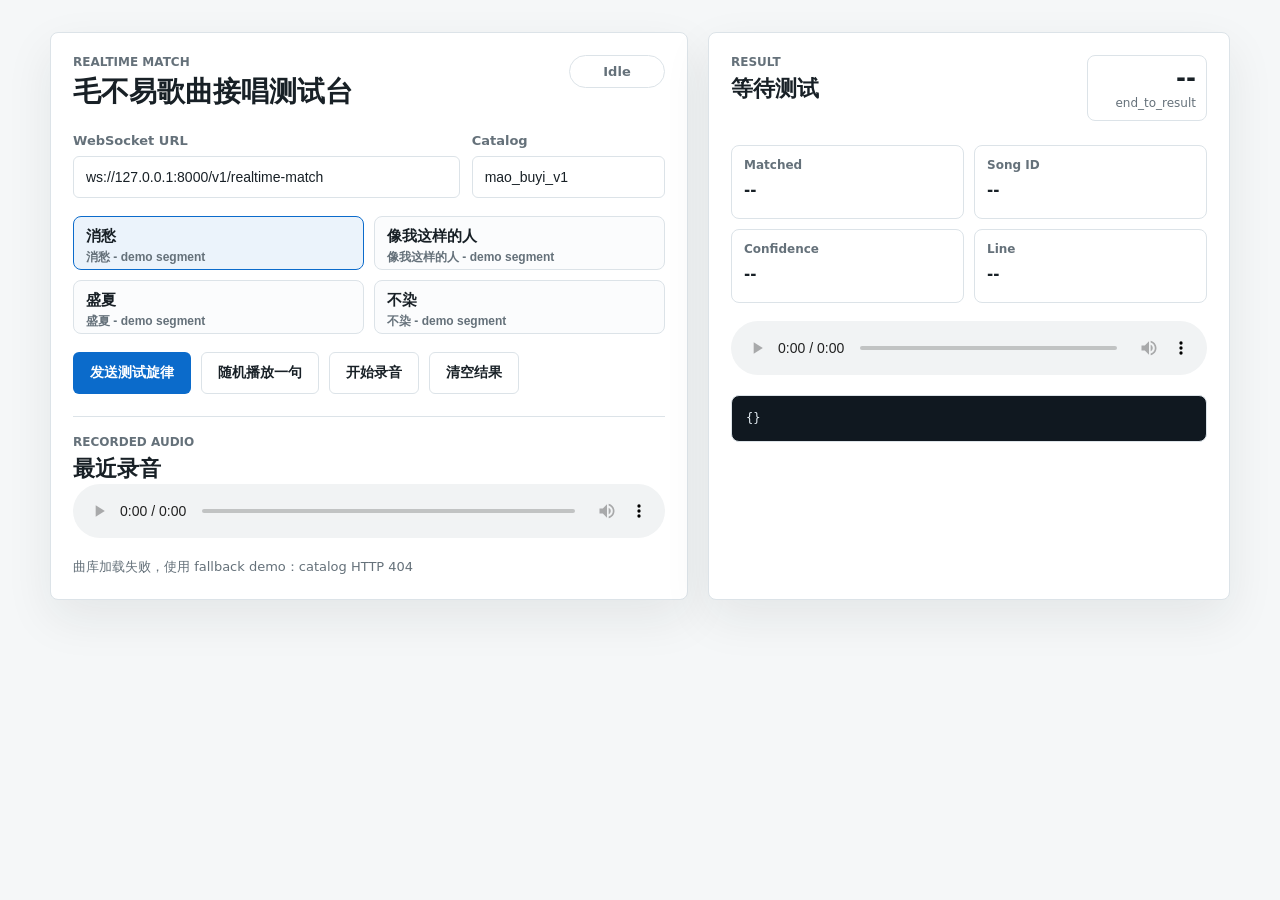
==== app/web/index.html @ 40123648 "Initial song followup API demo" ====
<!doctype html>
<html lang="zh-CN">
  <head>
    <meta charset="utf-8" />
    <meta name="viewport" content="width=device-width, initial-scale=1" />
    <title>Song Followup API Demo</title>
    <link rel="icon" href="/favicon.ico" />
    <link rel="stylesheet" href="./styles.css" />
  </head>
  <body>
    <main class="shell">
      <section class="panel">
        <header class="topbar">
          <div>
            <p class="eyebrow">Realtime Match</p>
            <h1>毛不易歌曲接唱测试台</h1>
          </div>
          <div class="status" id="connectionStatus">Idle</div>
        </header>

        <div class="control-grid">
          <label class="field">
            <span>WebSocket URL</span>
            <input id="wsUrl" value="ws://127.0.0.1:8000/v1/realtime-match" />
          </label>

          <label class="field">
            <span>Catalog</span>
            <input id="catalogId" value="mao_buyi_v1" />
          </label>
        </div>

        <section class="songs" id="songGrid" aria-label="Song list"></section>

        <div class="actions">
          <button id="sendButton" class="primary">发送测试旋律</button>
          <button id="randomPromptButton" class="secondary">随机播放一句</button>
          <button id="recordButton" class="secondary">开始录音</button>
          <button id="clearButton" class="secondary">清空结果</button>
        </div>

        <section class="recording-playback">
          <div>
            <p class="eyebrow">Recorded Audio</p>
            <h2>最近录音</h2>
          </div>
          <audio id="recordedAudio" controls></audio>
          <p class="hint" id="recordingHint">录音结束后会出现在这里。</p>
        </section>
      </section>

      <section class="panel result-panel">
        <div class="result-head">
          <div>
            <p class="eyebrow">Result</p>
            <h2 id="resultTitle">等待测试</h2>
          </div>
          <div class="metric">
            <span id="endToResult">--</span>
            <small>end_to_result</small>
          </div>
        </div>

        <div class="result-grid">
          <div class="kv">
            <span>Matched</span>
            <strong id="matched">--</strong>
          </div>
          <div class="kv">
            <span>Song ID</span>
            <strong id="songId">--</strong>
          </div>
          <div class="kv">
            <span>Confidence</span>
            <strong id="confidence">--</strong>
          </div>
          <div class="kv">
            <span>Line</span>
            <strong id="matchedLine">--</strong>
          </div>
        </div>

        <audio id="replyAudio" controls></audio>
        <pre id="rawJson">{}</pre>
      </section>
    </main>

    <script src="./app.js"></script>
  </body>
</html>
---- app/web/styles.css ----
:root {
  color-scheme: light;
  --bg: #f5f7f8;
  --panel: #ffffff;
  --text: #182026;
  --muted: #65717a;
  --line: #dce3e8;
  --accent: #0b6bcb;
  --accent-strong: #074f96;
  --good: #138a56;
  --shadow: 0 18px 48px rgba(24, 32, 38, 0.08);
}

* {
  box-sizing: border-box;
}

body {
  margin: 0;
  min-height: 100vh;
  background: var(--bg);
  color: var(--text);
  font-family: Inter, ui-sans-serif, system-ui, -apple-system, BlinkMacSystemFont, "Segoe UI", sans-serif;
}

.shell {
  width: min(1180px, calc(100vw - 32px));
  margin: 0 auto;
  padding: 32px 0;
  display: grid;
  grid-template-columns: minmax(0, 1.1fr) minmax(360px, 0.9fr);
  gap: 20px;
}

.panel {
  background: var(--panel);
  border: 1px solid var(--line);
  border-radius: 8px;
  box-shadow: var(--shadow);
  padding: 22px;
}

.topbar,
.result-head {
  display: flex;
  justify-content: space-between;
  gap: 16px;
  align-items: flex-start;
}

.eyebrow {
  margin: 0 0 6px;
  color: var(--muted);
  font-size: 12px;
  font-weight: 700;
  text-transform: uppercase;
}

h1,
h2 {
  margin: 0;
  letter-spacing: 0;
}

h1 {
  font-size: 28px;
  line-height: 1.2;
}

h2 {
  font-size: 22px;
  line-height: 1.25;
}

.status {
  min-width: 96px;
  border: 1px solid var(--line);
  border-radius: 999px;
  color: var(--muted);
  font-size: 13px;
  font-weight: 700;
  padding: 8px 12px;
  text-align: center;
}

.status.active {
  color: var(--good);
  border-color: rgba(19, 138, 86, 0.35);
  background: rgba(19, 138, 86, 0.08);
}

.status.error {
  color: #a13224;
  border-color: rgba(161, 50, 36, 0.35);
  background: rgba(161, 50, 36, 0.08);
}

.control-grid {
  display: grid;
  grid-template-columns: 1.4fr 0.7fr;
  gap: 12px;
  margin: 24px 0 18px;
}

.field {
  display: grid;
  gap: 8px;
}

.field span {
  color: var(--muted);
  font-size: 13px;
  font-weight: 700;
}

input {
  width: 100%;
  height: 42px;
  border: 1px solid var(--line);
  border-radius: 6px;
  color: var(--text);
  font-size: 14px;
  padding: 0 12px;
}

input:focus {
  outline: 2px solid rgba(11, 107, 203, 0.2);
  border-color: var(--accent);
}

.songs {
  display: grid;
  grid-template-columns: repeat(2, minmax(0, 1fr));
  gap: 10px;
}

.song {
  border: 1px solid var(--line);
  border-radius: 8px;
  background: #fbfcfd;
  color: var(--text);
  min-height: 54px;
  padding: 10px 12px;
  text-align: left;
  cursor: pointer;
}

.song strong,
.song span {
  display: block;
}

.song strong {
  font-size: 15px;
  line-height: 1.25;
}

.song span {
  margin-top: 4px;
  color: var(--muted);
  font-size: 12px;
}

.song.selected {
  border-color: var(--accent);
  background: rgba(11, 107, 203, 0.08);
}

.actions {
  display: flex;
  gap: 10px;
  margin-top: 18px;
}

.recording-playback {
  margin-top: 22px;
  border-top: 1px solid var(--line);
  padding-top: 18px;
}

button {
  height: 42px;
  border: 1px solid transparent;
  border-radius: 6px;
  font-size: 14px;
  font-weight: 800;
  padding: 0 16px;
  cursor: pointer;
}

button:disabled {
  cursor: not-allowed;
  opacity: 0.6;
}

.primary {
  color: #ffffff;
  background: var(--accent);
}

.primary:hover:not(:disabled) {
  background: var(--accent-strong);
}

.secondary {
  color: var(--text);
  background: #ffffff;
  border-color: var(--line);
}

.metric {
  min-width: 120px;
  border: 1px solid var(--line);
  border-radius: 8px;
  padding: 10px;
  text-align: right;
}

.metric span {
  display: block;
  font-size: 24px;
  font-weight: 850;
  line-height: 1;
}

.metric small {
  display: block;
  margin-top: 6px;
  color: var(--muted);
  font-size: 12px;
}

.result-grid {
  display: grid;
  grid-template-columns: repeat(2, minmax(0, 1fr));
  gap: 10px;
  margin: 24px 0 16px;
}

.kv {
  border: 1px solid var(--line);
  border-radius: 8px;
  padding: 12px;
  min-height: 74px;
}

.kv span {
  display: block;
  color: var(--muted);
  font-size: 12px;
  font-weight: 700;
}

.kv strong {
  display: block;
  margin-top: 8px;
  font-size: 15px;
  line-height: 1.35;
  overflow-wrap: anywhere;
}

audio {
  width: 100%;
  margin: 2px 0 16px;
}

.hint {
  margin: 0;
  color: var(--muted);
  font-size: 13px;
  line-height: 1.45;
}

pre {
  margin: 0;
  max-height: 300px;
  overflow: auto;
  border: 1px solid var(--line);
  border-radius: 8px;
  background: #101820;
  color: #e8f0f6;
  font-size: 12px;
  line-height: 1.45;
  padding: 14px;
}

@media (max-width: 900px) {
  .shell {
    grid-template-columns: 1fr;
  }
}

@media (max-width: 620px) {
  .shell {
    width: min(100vw - 20px, 1180px);
    padding: 10px 0;
  }

  .panel {
    padding: 16px;
  }

  .topbar,
  .result-head,
  .actions {
    flex-direction: column;
    align-items: stretch;
  }

  .control-grid,
  .songs,
  .result-grid {
    grid-template-columns: 1fr;
  }

  h1 {
    font-size: 24px;
  }
}
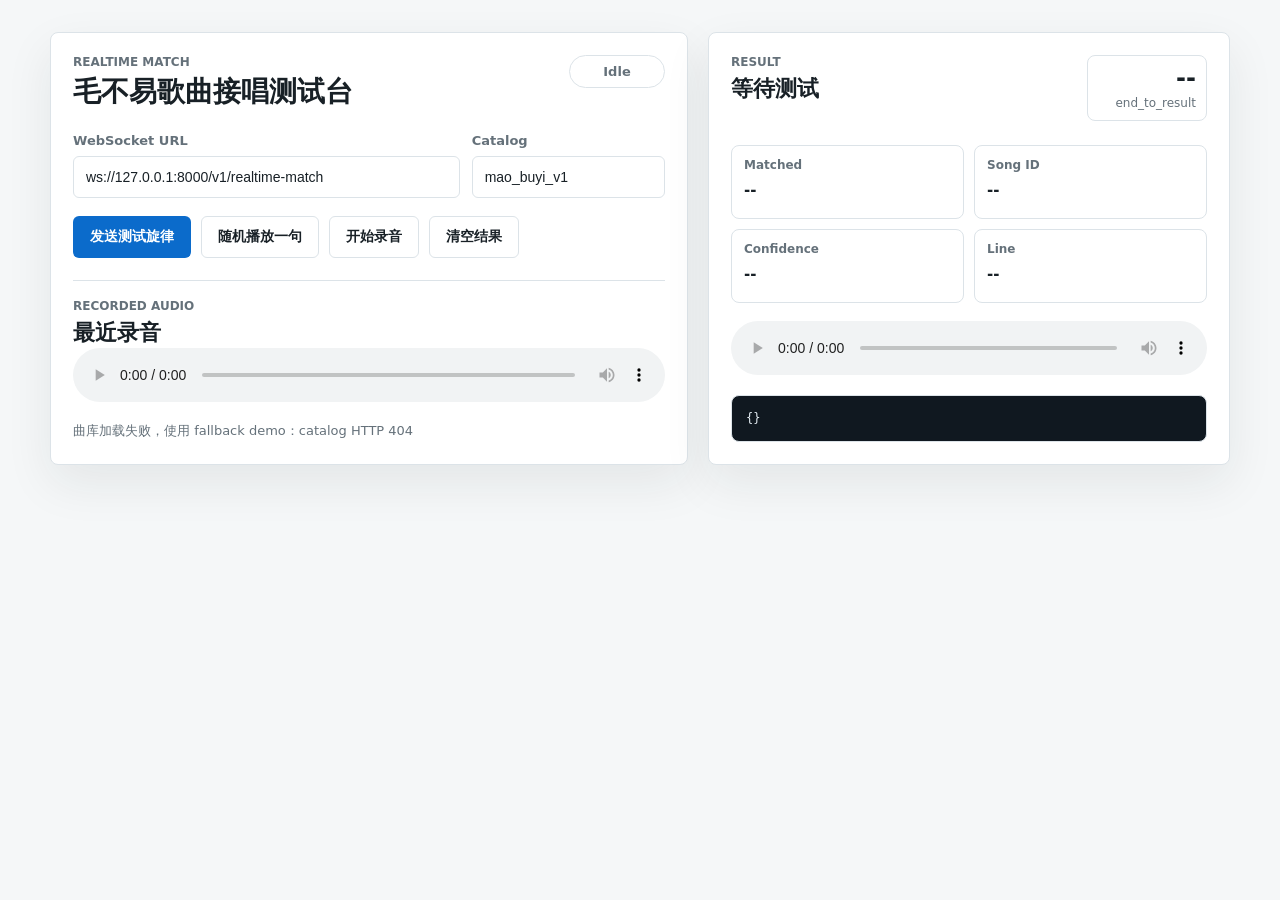
==== commit 3cb4dc97: "Hide catalog segment list in demo UI" ====
--- a/app/web/index.html
+++ b/app/web/index.html
@@ -29,8 +29,6 @@
             <input id="catalogId" value="mao_buyi_v1" />
           </label>
         </div>
-
-        <section class="songs" id="songGrid" aria-label="Song list"></section>
 
         <div class="actions">
           <button id="sendButton" class="primary">发送测试旋律</button>
--- a/app/web/styles.css
+++ b/app/web/styles.css
@@ -128,44 +128,6 @@
   border-color: var(--accent);
 }
 
-.songs {
-  display: grid;
-  grid-template-columns: repeat(2, minmax(0, 1fr));
-  gap: 10px;
-}
-
-.song {
-  border: 1px solid var(--line);
-  border-radius: 8px;
-  background: #fbfcfd;
-  color: var(--text);
-  min-height: 54px;
-  padding: 10px 12px;
-  text-align: left;
-  cursor: pointer;
-}
-
-.song strong,
-.song span {
-  display: block;
-}
-
-.song strong {
-  font-size: 15px;
-  line-height: 1.25;
-}
-
-.song span {
-  margin-top: 4px;
-  color: var(--muted);
-  font-size: 12px;
-}
-
-.song.selected {
-  border-color: var(--accent);
-  background: rgba(11, 107, 203, 0.08);
-}
-
 .actions {
   display: flex;
   gap: 10px;
@@ -308,7 +270,6 @@
   }
 
   .control-grid,
-  .songs,
   .result-grid {
     grid-template-columns: 1fr;
   }
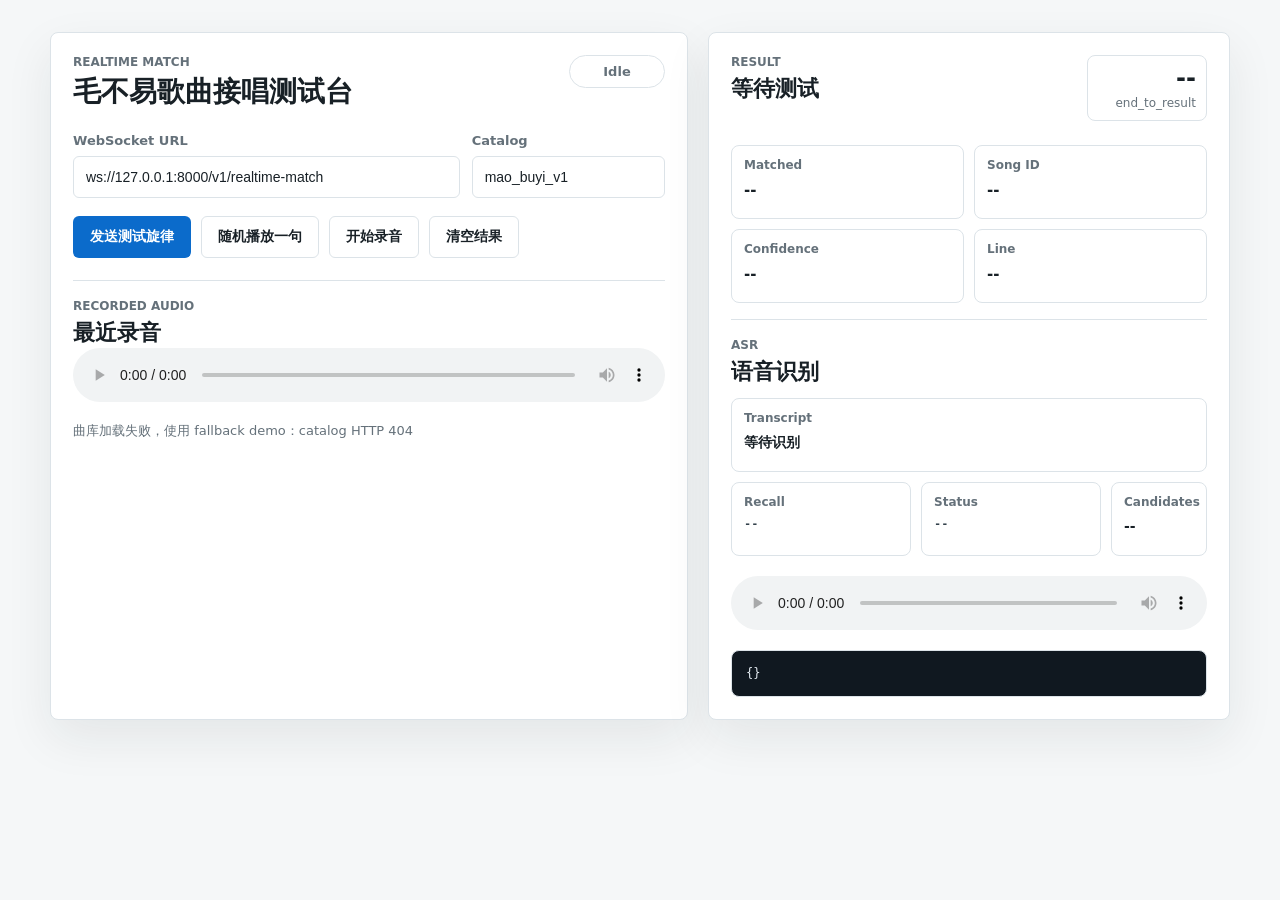
==== commit 131cde62: "更新" ====
--- a/app/web/index.html
+++ b/app/web/index.html
@@ -5,7 +5,7 @@
     <meta name="viewport" content="width=device-width, initial-scale=1" />
     <title>Song Followup API Demo</title>
     <link rel="icon" href="/favicon.ico" />
-    <link rel="stylesheet" href="./styles.css" />
+    <link rel="stylesheet" href="./styles.css?v=asr-layout-2" />
   </head>
   <body>
     <main class="shell">
@@ -78,11 +78,36 @@
           </div>
         </div>
 
+        <section class="asr-panel">
+          <div>
+            <p class="eyebrow">ASR</p>
+            <h2>语音识别</h2>
+          </div>
+          <div class="asr-grid">
+            <div class="kv asr-text asr-span">
+              <span>Transcript</span>
+              <strong id="asrTranscript">等待识别</strong>
+            </div>
+            <div class="kv">
+              <span>Recall</span>
+              <strong id="recallSource">--</strong>
+            </div>
+            <div class="kv">
+              <span>Status</span>
+              <strong id="asrStatus">--</strong>
+            </div>
+            <div class="kv">
+              <span>Candidates</span>
+              <strong id="candidateCount">--</strong>
+            </div>
+          </div>
+        </section>
+
         <audio id="replyAudio" controls></audio>
         <pre id="rawJson">{}</pre>
       </section>
     </main>
 
-    <script src="./app.js"></script>
+    <script src="./app.js?v=asr-layout-2"></script>
   </body>
 </html>
--- a/app/web/styles.css
+++ b/app/web/styles.css
@@ -199,6 +199,40 @@
   margin: 24px 0 16px;
 }
 
+.asr-panel {
+  border-top: 1px solid var(--line);
+  margin: 4px 0 18px;
+  padding-top: 18px;
+}
+
+.asr-grid {
+  display: grid;
+  grid-template-columns: minmax(0, 1fr) minmax(0, 1fr) 96px;
+  gap: 10px;
+  margin-top: 12px;
+}
+
+.asr-text {
+  min-height: 82px;
+}
+
+.asr-span {
+  grid-column: 1 / -1;
+}
+
+.asr-panel .kv strong {
+  font-size: 14px;
+}
+
+#asrStatus,
+#recallSource {
+  color: #33414b;
+  font-family: ui-monospace, SFMono-Regular, Menlo, Monaco, Consolas, "Liberation Mono", monospace;
+  font-size: 12px;
+  line-height: 1.4;
+  overflow-wrap: anywhere;
+}
+
 .kv {
   border: 1px solid var(--line);
   border-radius: 8px;
@@ -270,7 +304,8 @@
   }
 
   .control-grid,
-  .result-grid {
+  .result-grid,
+  .asr-grid {
     grid-template-columns: 1fr;
   }
 
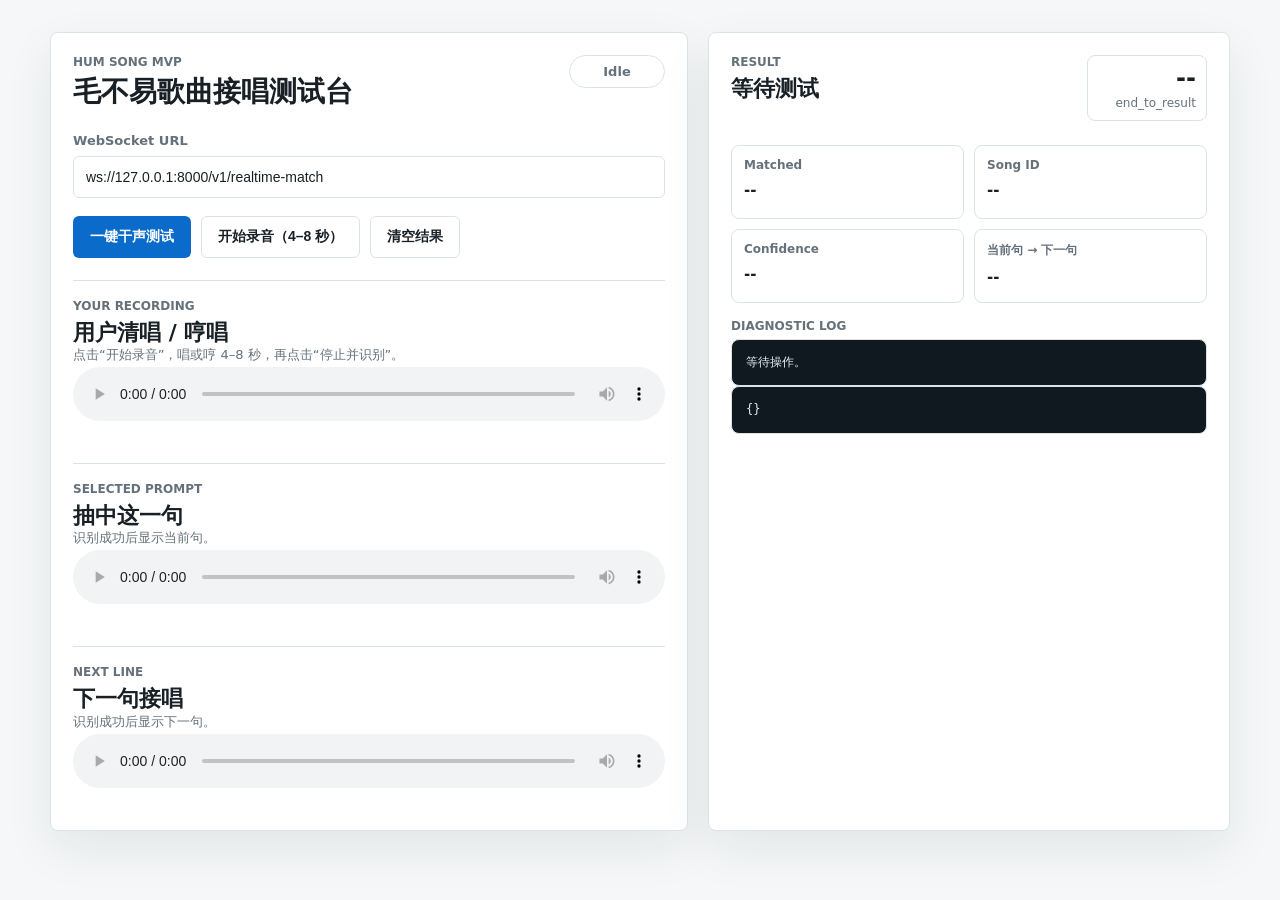
==== commit 3db1ef4a: "feat: implement hybrid humming recognition MVP" ====
--- a/app/web/index.html
+++ b/app/web/index.html
@@ -5,45 +5,57 @@
     <meta name="viewport" content="width=device-width, initial-scale=1" />
     <title>Song Followup API Demo</title>
     <link rel="icon" href="/favicon.ico" />
-    <link rel="stylesheet" href="./styles.css?v=asr-layout-2" />
+    <link rel="stylesheet" href="./styles.css?v=hum-mvp-2" />
   </head>
   <body>
     <main class="shell">
       <section class="panel">
         <header class="topbar">
           <div>
-            <p class="eyebrow">Realtime Match</p>
+            <p class="eyebrow">Hum Song MVP</p>
             <h1>毛不易歌曲接唱测试台</h1>
           </div>
           <div class="status" id="connectionStatus">Idle</div>
         </header>
 
-        <div class="control-grid">
+        <div class="control-grid single-field">
           <label class="field">
             <span>WebSocket URL</span>
             <input id="wsUrl" value="ws://127.0.0.1:8000/v1/realtime-match" />
           </label>
-
-          <label class="field">
-            <span>Catalog</span>
-            <input id="catalogId" value="mao_buyi_v1" />
-          </label>
         </div>
 
         <div class="actions">
-          <button id="sendButton" class="primary">发送测试旋律</button>
-          <button id="randomPromptButton" class="secondary">随机播放一句</button>
-          <button id="recordButton" class="secondary">开始录音</button>
+          <button id="vocalTestButton" class="primary">一键干声测试</button>
+          <button id="recordButton" class="secondary">开始录音（4–8 秒）</button>
           <button id="clearButton" class="secondary">清空结果</button>
         </div>
 
+        <section class="recording-playback user-recording">
+          <div>
+            <p class="eyebrow">Your Recording</p>
+            <h2>用户清唱 / 哼唱</h2>
+          </div>
+          <p class="hint" id="recordingHint">点击“开始录音”，唱或哼 4–8 秒，再点击“停止并识别”。</p>
+          <audio id="recordedAudio" controls></audio>
+        </section>
+
         <section class="recording-playback">
           <div>
-            <p class="eyebrow">Recorded Audio</p>
-            <h2>最近录音</h2>
+            <p class="eyebrow">Selected Prompt</p>
+            <h2>抽中这一句</h2>
           </div>
-          <audio id="recordedAudio" controls></audio>
-          <p class="hint" id="recordingHint">录音结束后会出现在这里。</p>
+          <p class="hint" id="queryLabel">识别成功后显示当前句。</p>
+          <audio id="queryAudio" controls></audio>
+        </section>
+
+        <section class="recording-playback">
+          <div>
+            <p class="eyebrow">Next Line</p>
+            <h2>下一句接唱</h2>
+          </div>
+          <p class="hint" id="nextLabel">识别成功后显示下一句。</p>
+          <audio id="nextAudio" controls></audio>
         </section>
       </section>
 
@@ -73,41 +85,20 @@
             <strong id="confidence">--</strong>
           </div>
           <div class="kv">
-            <span>Line</span>
+            <span>当前句 → 下一句</span>
             <strong id="matchedLine">--</strong>
           </div>
         </div>
 
-        <section class="asr-panel">
-          <div>
-            <p class="eyebrow">ASR</p>
-            <h2>语音识别</h2>
-          </div>
-          <div class="asr-grid">
-            <div class="kv asr-text asr-span">
-              <span>Transcript</span>
-              <strong id="asrTranscript">等待识别</strong>
-            </div>
-            <div class="kv">
-              <span>Recall</span>
-              <strong id="recallSource">--</strong>
-            </div>
-            <div class="kv">
-              <span>Status</span>
-              <strong id="asrStatus">--</strong>
-            </div>
-            <div class="kv">
-              <span>Candidates</span>
-              <strong id="candidateCount">--</strong>
-            </div>
-          </div>
+        <section class="diagnostic-log">
+          <p class="eyebrow">Diagnostic Log</p>
+          <pre id="eventLog">等待操作。</pre>
         </section>
 
-        <audio id="replyAudio" controls></audio>
         <pre id="rawJson">{}</pre>
       </section>
     </main>
 
-    <script src="./app.js?v=asr-layout-2"></script>
+    <script src="./app.js?v=hum-mvp-13"></script>
   </body>
 </html>
--- a/app/web/styles.css
+++ b/app/web/styles.css
@@ -102,6 +102,10 @@
   margin: 24px 0 18px;
 }
 
+.control-grid.single-field {
+  grid-template-columns: minmax(0, 1fr);
+}
+
 .field {
   display: grid;
   gap: 8px;
@@ -199,39 +203,6 @@
   margin: 24px 0 16px;
 }
 
-.asr-panel {
-  border-top: 1px solid var(--line);
-  margin: 4px 0 18px;
-  padding-top: 18px;
-}
-
-.asr-grid {
-  display: grid;
-  grid-template-columns: minmax(0, 1fr) minmax(0, 1fr) 96px;
-  gap: 10px;
-  margin-top: 12px;
-}
-
-.asr-text {
-  min-height: 82px;
-}
-
-.asr-span {
-  grid-column: 1 / -1;
-}
-
-.asr-panel .kv strong {
-  font-size: 14px;
-}
-
-#asrStatus,
-#recallSource {
-  color: #33414b;
-  font-family: ui-monospace, SFMono-Regular, Menlo, Monaco, Consolas, "Liberation Mono", monospace;
-  font-size: 12px;
-  line-height: 1.4;
-  overflow-wrap: anywhere;
-}
 
 .kv {
   border: 1px solid var(--line);
@@ -305,10 +276,6 @@
 
   .control-grid,
   .result-grid,
-  .asr-grid {
-    grid-template-columns: 1fr;
-  }
-
   h1 {
     font-size: 24px;
   }
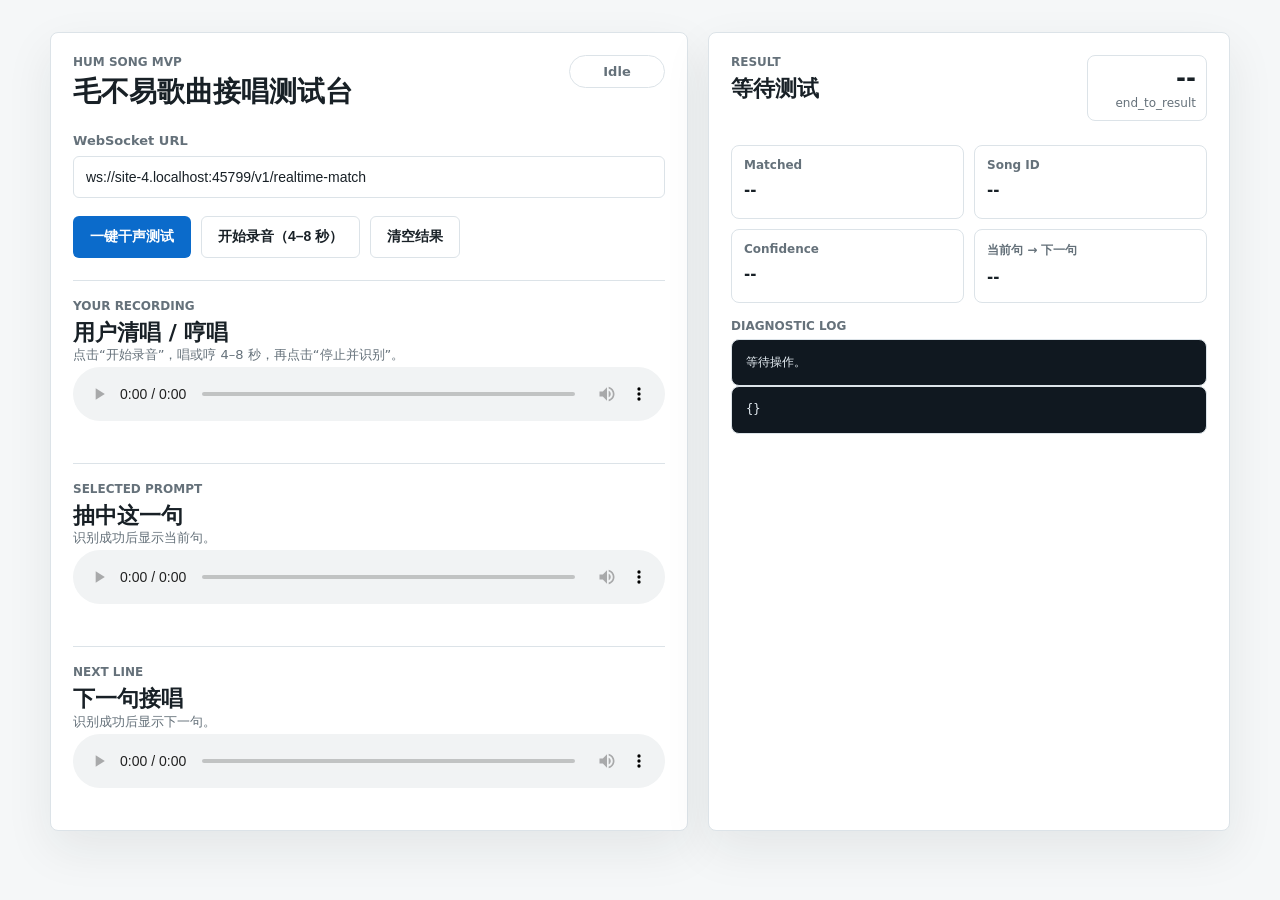
==== commit 8b22928d: "feat: improve hybrid song matching and diagnostics" ====
--- a/app/web/index.html
+++ b/app/web/index.html
@@ -21,7 +21,7 @@
         <div class="control-grid single-field">
           <label class="field">
             <span>WebSocket URL</span>
-            <input id="wsUrl" value="ws://127.0.0.1:8000/v1/realtime-match" />
+            <input id="wsUrl" />
           </label>
         </div>
 
@@ -99,6 +99,6 @@
       </section>
     </main>
 
-    <script src="./app.js?v=hum-mvp-13"></script>
+    <script src="./app.js?v=hum-mvp-15"></script>
   </body>
 </html>
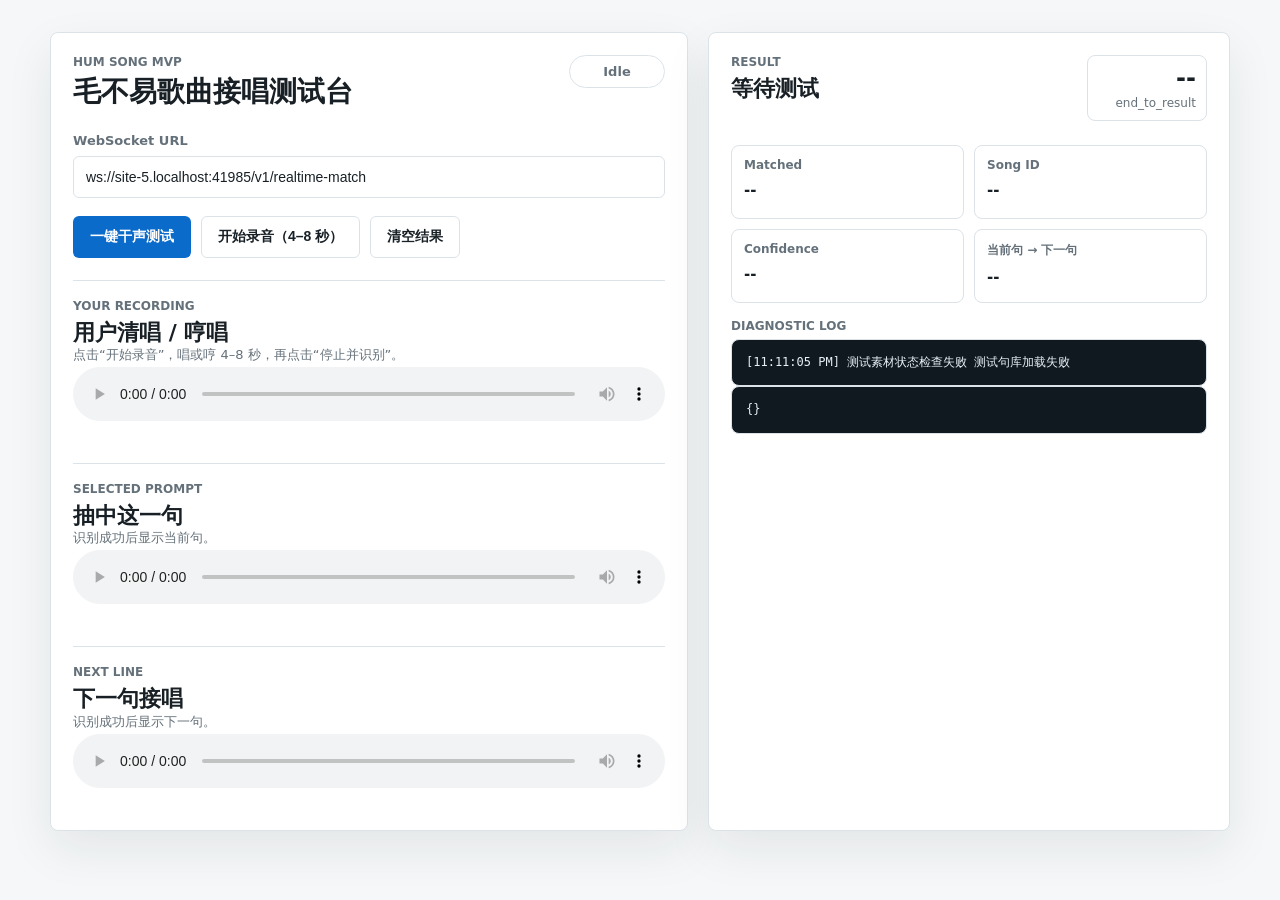
==== commit f6ad4a7a: "chore: make fresh clones runnable" ====
--- a/app/web/index.html
+++ b/app/web/index.html
@@ -99,6 +99,6 @@
       </section>
     </main>
 
-    <script src="./app.js?v=hum-mvp-15"></script>
+    <script src="./app.js?v=hum-mvp-16"></script>
   </body>
 </html>
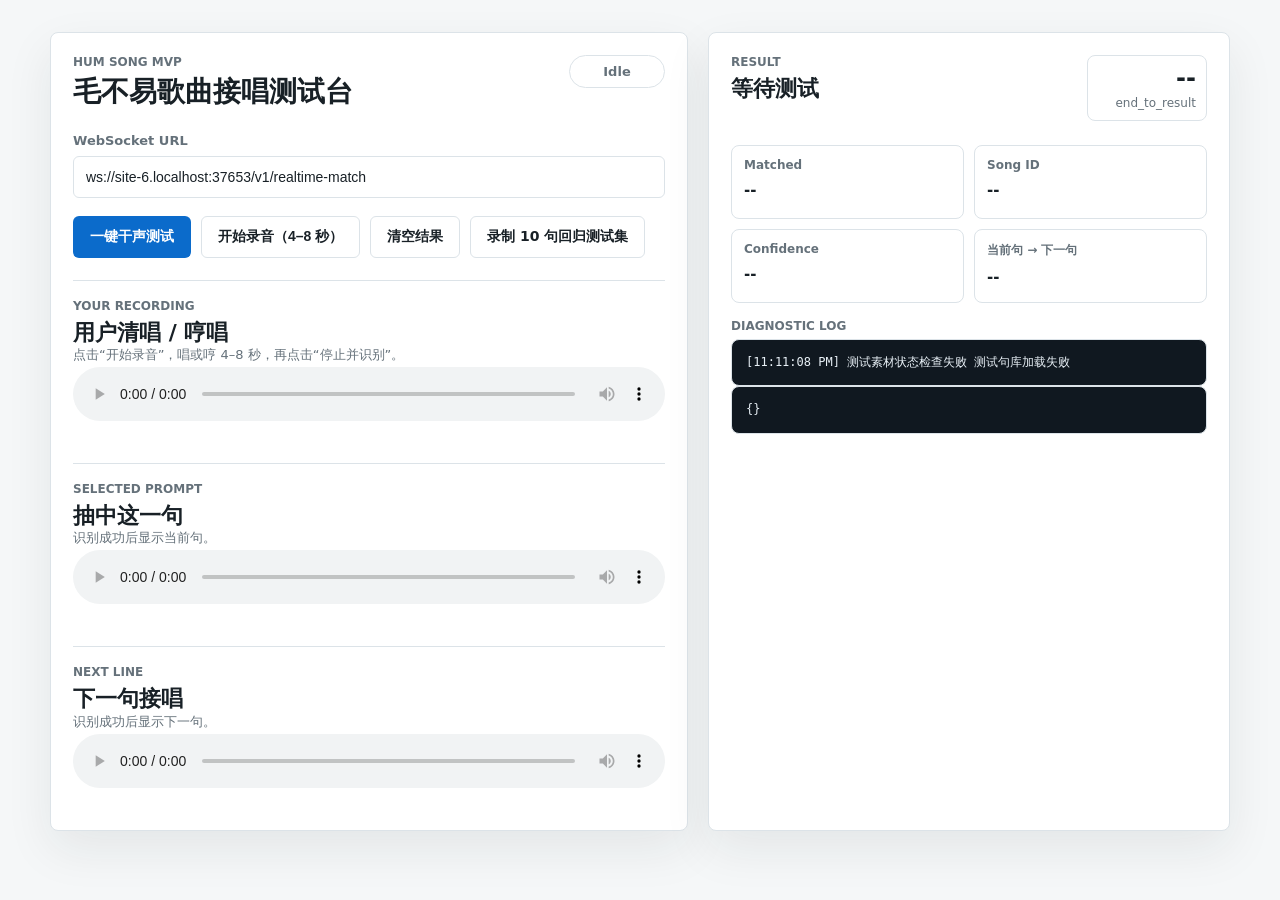
==== commit 2b95fba4: "feat: add regression suite and reduce recognition latency" ====
--- a/app/web/index.html
+++ b/app/web/index.html
@@ -29,6 +29,7 @@
           <button id="vocalTestButton" class="primary">一键干声测试</button>
           <button id="recordButton" class="secondary">开始录音（4–8 秒）</button>
           <button id="clearButton" class="secondary">清空结果</button>
+          <a class="button-link secondary" href="./regression.html">录制 10 句回归测试集</a>
         </div>
 
         <section class="recording-playback user-recording">
--- a/app/web/styles.css
+++ b/app/web/styles.css
@@ -154,6 +154,20 @@
   cursor: pointer;
 }
 
+.button-link {
+  min-height: 42px;
+  display: inline-flex;
+  align-items: center;
+  justify-content: center;
+  border: 1px solid var(--line);
+  border-radius: 6px;
+  padding: 0 16px;
+  color: var(--text);
+  font-size: 14px;
+  font-weight: 800;
+  text-decoration: none;
+}
+
 button:disabled {
   cursor: not-allowed;
   opacity: 0.6;
